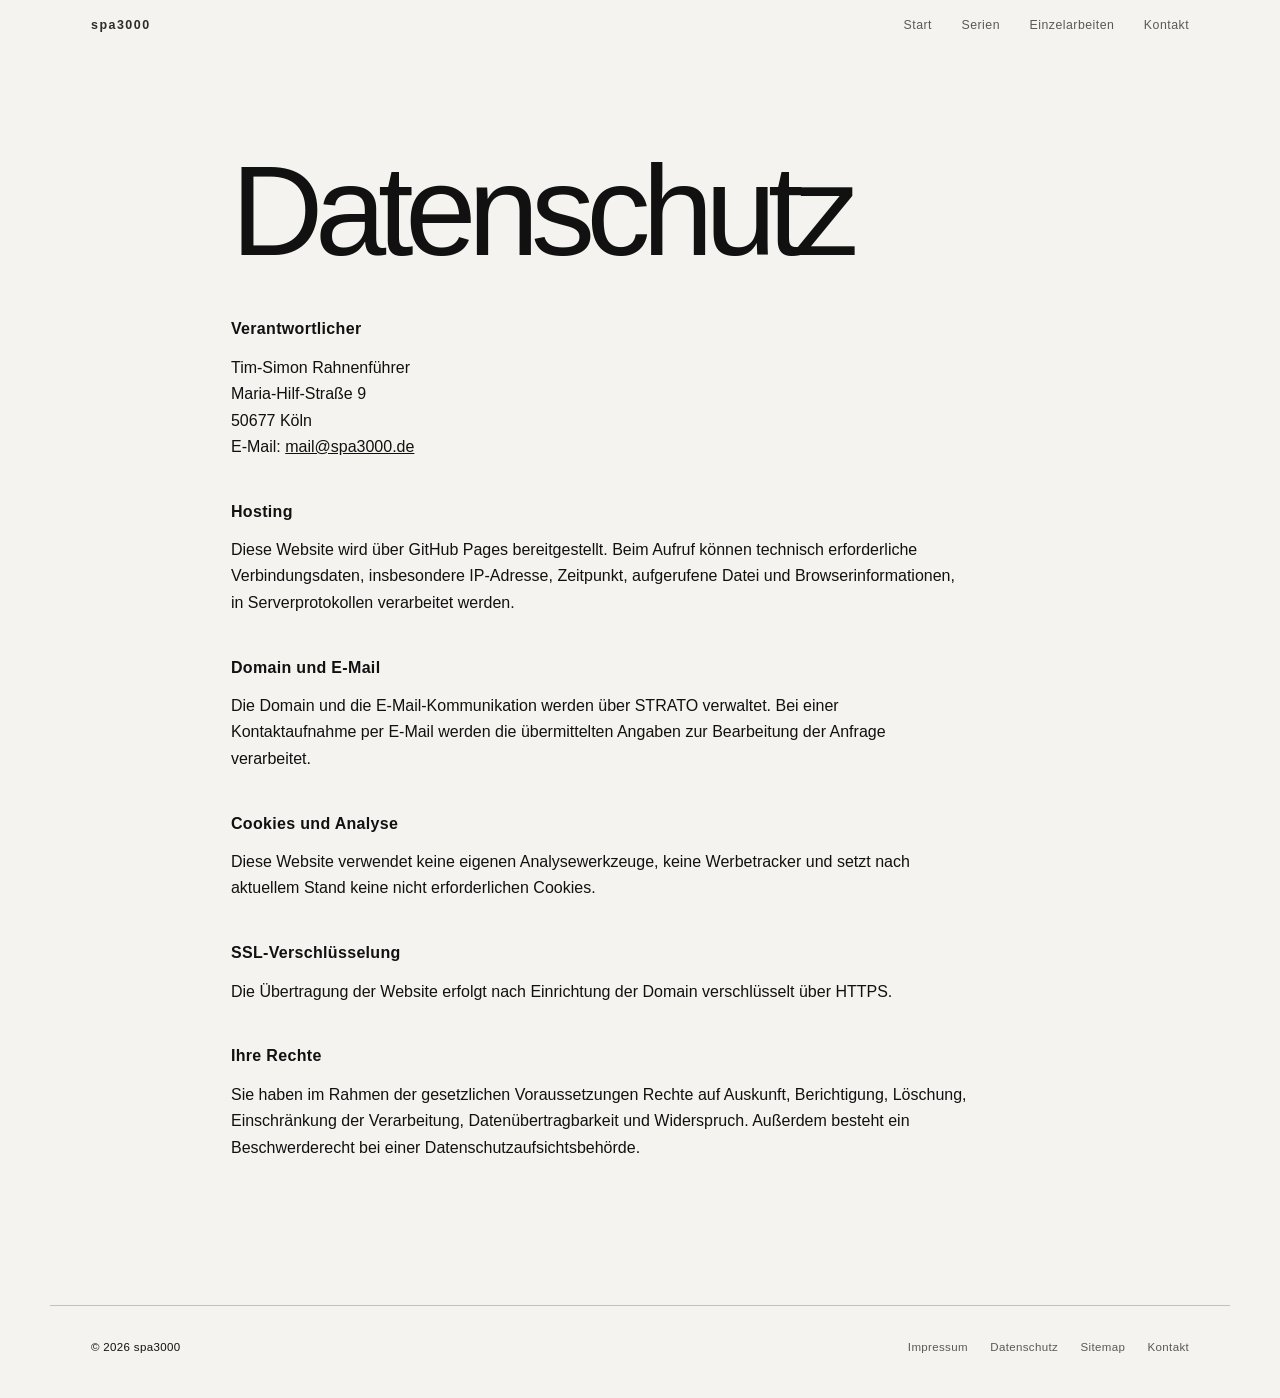
==== datenschutz.html @ b116979a "Add files via upload" ====
<!doctype html>
<html lang="de">
<head>
  <meta charset="utf-8">
  <meta name="viewport" content="width=device-width, initial-scale=1">
  <title>Datenschutz – spa3000</title>
  <link rel="stylesheet" href="style.css?v=50">
</head>
<body>
  <header class="site-header" aria-label="Navigation">
    <a class="site-name wordmark" href="index.html" aria-label="Startseite">spa3000</a>
    <nav class="site-nav" aria-label="Hauptnavigation">
      <a href="index.html">Start</a>
      <a href="serien.html">Serien</a>
      <a href="einzelarbeiten.html">Einzelarbeiten</a>
      <a href="kontakt.html">Kontakt</a>
    </nav>
  </header>
  <main class="page legal-page">
    <h1 class="page-title">Datenschutz</h1>
    <div class="legal-copy">
      <h2>Verantwortlicher</h2>
      <p>Tim-Simon Rahnenführer<br>Maria-Hilf-Straße 9<br>50677 Köln<br>E-Mail: <a href="mailto:mail@spa3000.de">mail@spa3000.de</a></p>
      <h2>Hosting</h2>
      <p>Diese Website wird über GitHub Pages bereitgestellt. Beim Aufruf können technisch erforderliche Verbindungsdaten, insbesondere IP-Adresse, Zeitpunkt, aufgerufene Datei und Browserinformationen, in Serverprotokollen verarbeitet werden.</p>
      <h2>Domain und E-Mail</h2>
      <p>Die Domain und die E-Mail-Kommunikation werden über STRATO verwaltet. Bei einer Kontaktaufnahme per E-Mail werden die übermittelten Angaben zur Bearbeitung der Anfrage verarbeitet.</p>
      <h2>Cookies und Analyse</h2>
      <p>Diese Website verwendet keine eigenen Analysewerkzeuge, keine Werbetracker und setzt nach aktuellem Stand keine nicht erforderlichen Cookies.</p>
      <h2>SSL-Verschlüsselung</h2>
      <p>Die Übertragung der Website erfolgt nach Einrichtung der Domain verschlüsselt über HTTPS.</p>
      <h2>Ihre Rechte</h2>
      <p>Sie haben im Rahmen der gesetzlichen Voraussetzungen Rechte auf Auskunft, Berichtigung, Löschung, Einschränkung der Verarbeitung, Datenübertragbarkeit und Widerspruch. Außerdem besteht ein Beschwerderecht bei einer Datenschutzaufsichtsbehörde.</p>
    </div>
  </main>
  <footer class="site-footer">
    <div class="site-footer-inner">
      <span>© 2026 spa3000</span>
      <nav aria-label="Fußnavigation">
        <a href="impressum.html">Impressum</a>
        <a href="datenschutz.html">Datenschutz</a>
        <a href="sitemap.html">Sitemap</a>
        <a href="kontakt.html">Kontakt</a>
      </nav>
    </div>
  </footer>
</body>
</html>
---- style.css ----
:root{
  --bg:#f4f3ef;
  --text:#111;
  --muted:#595959;
  --line:rgba(17,17,17,.22);
  --page:1180px;
  --pad:clamp(1.15rem,3.2vw,3rem);
}
*{box-sizing:border-box}
html{scroll-behavior:smooth}
body{
  margin:0;
  background:var(--bg);
  color:var(--text);
  font-family:Arial,Helvetica,sans-serif;
  font-weight:400;
  overflow-x:hidden;
}
img{max-width:100%;display:block}
a{color:inherit}
button{font:inherit}
.site-header{
  width:min(var(--page),100%);
  margin:0 auto;
  padding:1.15rem var(--pad);
  display:flex;
  align-items:center;
  justify-content:space-between;
  gap:2rem;
}
.site-name{display:block;min-width:1px;min-height:1px;text-decoration:none}
.site-nav{
  margin-left:auto;
  display:flex;
  align-items:center;
  justify-content:flex-end;
  flex-wrap:wrap;
  gap:clamp(.95rem,2.3vw,2rem);
}
.site-nav a{
  text-decoration:none;
  font-size:.77rem;
  line-height:1;
  letter-spacing:.04em;
  opacity:.68;
}
.site-nav a:hover,.site-nav a[aria-current="page"]{opacity:1}

main{width:100%}
.hero{
  width:min(var(--page),100%);
  margin:0 auto;
  padding:0 var(--pad);
}
.hero-trigger,.work{
  border:0;
  padding:0;
  margin:0;
  background:transparent;
  cursor:zoom-in;
}
.hero-trigger{display:block;width:100%}
.hero-trigger img{
  width:100%;
  height:min(72vh,840px);
  object-fit:cover;
  object-position:center;
}
.intro{
  width:min(var(--page),100%);
  margin:0 auto;
  padding:clamp(6rem,15vw,13rem) var(--pad) clamp(7rem,15vw,13rem);
}
.claim{
  margin:0;
  max-width:100%;
  font-size:clamp(3.2rem,8.2vw,8.4rem);
  line-height:.94;
  letter-spacing:-.065em;
  font-weight:700;
}
.claim span{display:block;margin:.09em 0}

.works{
  width:min(var(--page),100%);
  margin:0 auto;
  padding:0 var(--pad) clamp(8rem,14vw,13rem);
}
.works>h1{
  margin:0 0 clamp(2rem,5vw,4rem);
  font-size:.77rem;
  text-transform:uppercase;
  letter-spacing:.11em;
  font-weight:700;
}
.work-grid{
  display:grid;
  grid-template-columns:repeat(12,minmax(0,1fr));
  gap:clamp(1.4rem,3.5vw,4.2rem) clamp(1rem,2.8vw,3rem);
  align-items:start;
}
.work{grid-column:span 5}
.work.large{grid-column:span 7}
.work.wide{grid-column:span 8}
.work.tall{grid-column:span 4}
.work img{
  width:100%;
  height:auto;
  object-fit:contain;
  transition:opacity .2s ease;
}
.work:hover img{opacity:.88}

.home-links,.contact{
  width:min(var(--page),100%);
  margin:0 auto;
  padding-left:var(--pad);
  padding-right:var(--pad);
}
.home-links{padding-bottom:clamp(4rem,8vw,7rem)}
.home-links h2{
  margin:0 0 2rem;
  font-size:.78rem;
  text-transform:uppercase;
  letter-spacing:.11em;
}
.section-heading-link{text-decoration:none}
.compact-link-list{
  display:flex;
  flex-direction:column;
  align-items:flex-start;
  gap:.38rem;
}
.compact-link-list a{
  text-decoration:none;
  font-size:clamp(2rem,5vw,4.7rem);
  line-height:1.04;
  letter-spacing:-.045em;
  font-weight:700;
}
.compact-link-list a:hover{opacity:.58}
.standalone-link{
  border-top:1px solid var(--line);
  padding-top:clamp(3rem,6vw,5rem);
}
.contact{
  padding-top:clamp(2rem,5vw,4rem);
  padding-bottom:5rem;
}
.contact h2{
  margin:0 0 1rem;
  font-size:.78rem;
  text-transform:uppercase;
  letter-spacing:.11em;
}
.contact p{margin:0}
.contact a{text-decoration:none}

.page{
  width:min(var(--page),100%);
  margin:0 auto;
  padding:clamp(4rem,8vw,7rem) var(--pad) 8rem;
}
.page-title{
  margin:0;
  font-size:clamp(4rem,10vw,9rem);
  line-height:.9;
  letter-spacing:-.065em;
  font-weight:500;
}
.page-intro{
  max-width:44rem;
  margin:2.1rem 0 clamp(6rem,11vw,10rem);
  font-size:clamp(1rem,1.6vw,1.25rem);
  line-height:1.55;
  color:var(--muted);
}
.series-overview{display:flex;flex-direction:column}
.series-card{
  display:grid;
  grid-template-columns:minmax(0,1.25fr) minmax(16rem,.75fr);
  gap:clamp(2rem,6vw,7rem);
  align-items:center;
  padding:clamp(3.5rem,8vw,8rem) 0;
  border-top:1px solid var(--line);
  text-decoration:none;
}
.series-card:nth-child(even){
  grid-template-columns:minmax(16rem,.75fr) minmax(0,1.25fr);
}
.series-card:nth-child(even) .series-card-image{order:2}
.series-card-image img{width:100%;height:auto}
.series-card h2{
  margin:0 0 1.2rem;
  font-size:clamp(2.5rem,5.5vw,5.3rem);
  line-height:.94;
  letter-spacing:-.055em;
  font-weight:700;
}
.series-card p{
  margin:0 0 1.6rem;
  max-width:32rem;
  line-height:1.55;
  color:var(--muted);
}
.open-link{
  font-size:.78rem;
  text-transform:uppercase;
  letter-spacing:.1em;
}
.series-card-separated{margin-top:clamp(2rem,5vw,5rem)}

.series-hero{
  width:min(var(--page),100%);
  margin:0 auto;
  padding:clamp(3rem,7vw,6rem) var(--pad) clamp(5rem,10vw,9rem);
}
.back-link{
  display:inline-block;
  margin-bottom:clamp(3rem,7vw,6rem);
  text-decoration:none;
  font-size:.78rem;
  letter-spacing:.05em;
}
.series-title{
  margin:0;
  font-size:clamp(3.8rem,9vw,8rem);
  line-height:.92;
  letter-spacing:-.06em;
}
.series-text{
  max-width:42rem;
  margin:2rem 0 clamp(3rem,6vw,5rem);
  color:var(--muted);
  line-height:1.55;
}
.series-hero-img{width:100%;height:auto}

.lightbox{
  position:fixed;
  inset:0;
  z-index:1000;
  display:none;
  align-items:center;
  justify-content:center;
  padding:clamp(1rem,3vw,2.5rem);
  background:rgba(0,0,0,.94);
}
.lightbox.open{display:flex}
.lightbox img{
  max-width:94vw;
  max-height:92vh;
  width:auto;
  height:auto;
  object-fit:contain;
}
.close{
  position:absolute;
  top:1rem;
  right:1rem;
  width:3rem;
  height:3rem;
  border:0;
  background:transparent;
  color:#fff;
  font-size:2rem;
  cursor:pointer;
  opacity:0;
  transition:opacity .2s ease;
}
.lightbox-nav{
  position:absolute;
  top:50%;
  transform:translateY(-50%);
  border:0;
  background:rgba(0,0,0,.28);
  color:#fff;
  width:3.4rem;
  height:4.8rem;
  font-size:3rem;
  cursor:pointer;
  opacity:0;
  transition:opacity .2s ease;
}
.lightbox-prev{left:1.2rem}
.lightbox-next{right:1.2rem}
.lightbox.controls-visible .close,
.lightbox.controls-visible .lightbox-nav{opacity:1}
.caption{display:none}

@media (hover:hover) and (pointer:fine){
  .lightbox:hover .close,
  .lightbox:hover .lightbox-nav{opacity:1}
}
@media (hover:none),(pointer:coarse){
  .lightbox-nav{display:none!important}
  .close{opacity:1}
}

@media (max-width:760px){
  .site-header{
    align-items:flex-start;
    padding-top:1rem;
    padding-bottom:1rem;
  }
  .site-nav{
    justify-content:flex-start;
    gap:.75rem 1rem;
  }
  .site-nav a{font-size:.7rem}
  .hero-trigger img{
    height:calc(100svh - 4.4rem);
    min-height:36rem;
    object-position:center;
  }
  .intro{
    padding-top:8rem;
    padding-bottom:9rem;
  }
  .claim{
    font-size:clamp(3.2rem,13.2vw,5.5rem);
    line-height:.98;
    letter-spacing:-.06em;
  }
  .work-grid{display:block}
  .work{display:block;width:100%;margin:0 0 4.5rem}
  .works{padding-bottom:6rem}
  .compact-link-list a{font-size:clamp(2.2rem,10vw,3.5rem)}
  .page{padding-top:4rem}
  .page-title{font-size:clamp(4rem,17vw,6.8rem)}
  .series-card,.series-card:nth-child(even){
    display:block;
    padding:4rem 0;
  }
  .series-card:nth-child(even) .series-card-image{order:initial}
  .series-card-image{margin-bottom:2rem}
  .series-card h2{font-size:clamp(2.5rem,12vw,4rem)}
  .series-hero{padding-top:3rem}
}


.wordmark{
  min-width:auto;
  min-height:auto;
  font-size:.78rem;
  font-weight:600;
  letter-spacing:.12em;
  text-transform:lowercase;
  opacity:.88;
}
.site-footer{
  width:min(var(--page),100%);
  margin:0 auto;
  padding:2.2rem var(--pad) 2.8rem;
  border-top:1px solid var(--line);
  font-size:.72rem;
  letter-spacing:.03em;
}
.site-footer-inner{
  display:flex;
  align-items:center;
  justify-content:space-between;
  gap:1.5rem;
  flex-wrap:wrap;
}
.site-footer nav{
  display:flex;
  gap:1rem 1.4rem;
  flex-wrap:wrap;
}
.site-footer a{
  text-decoration:none;
  opacity:.68;
}
.site-footer a:hover{opacity:1}
.legal-page{max-width:900px}
.legal-copy{
  max-width:46rem;
  margin-top:3rem;
  line-height:1.65;
}
.legal-copy h2{
  margin:2.4rem 0 .75rem;
  font-size:1rem;
  letter-spacing:.02em;
}
.legal-copy p{margin:0 0 1rem}
@media(max-width:760px){
  .wordmark{font-size:.72rem}
  .site-footer-inner{align-items:flex-start;flex-direction:column}
}
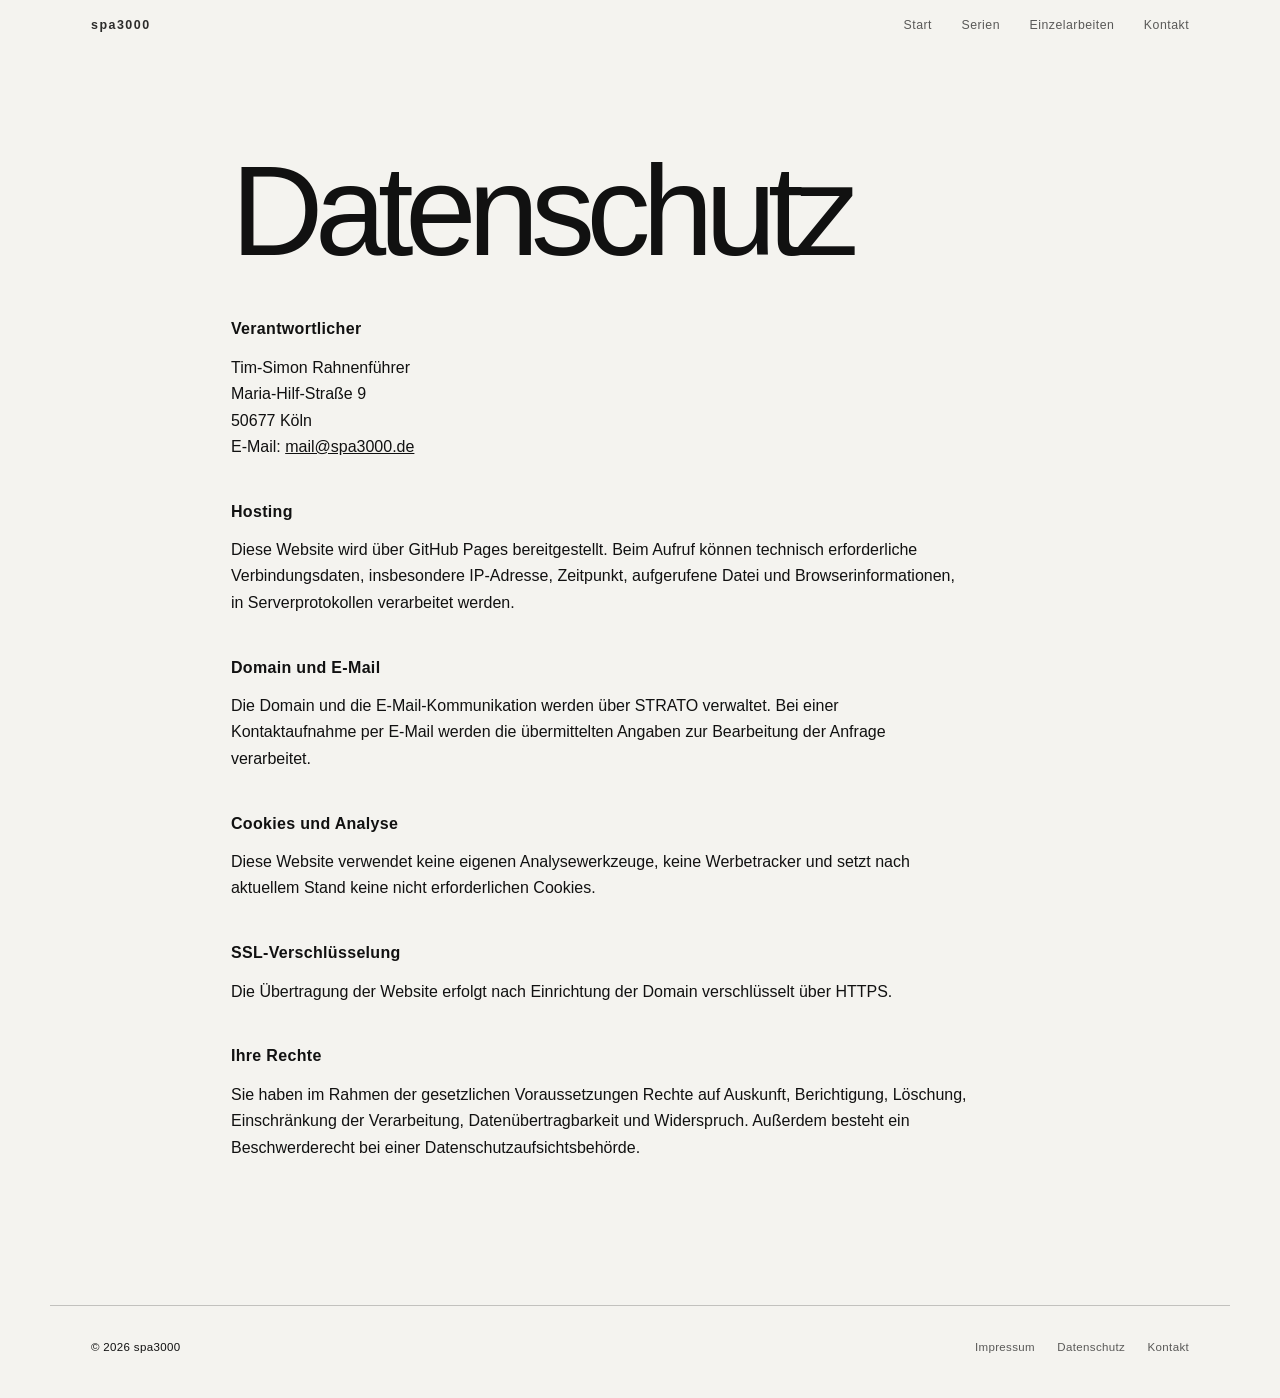
==== commit d754a739: "Add files via upload" ====
--- a/datenschutz.html
+++ b/datenschutz.html
@@ -39,7 +39,7 @@
       <nav aria-label="Fußnavigation">
         <a href="impressum.html">Impressum</a>
         <a href="datenschutz.html">Datenschutz</a>
-        <a href="sitemap.html">Sitemap</a>
+        <a href="sitemap.html" style="display:none">Sitemap</a>
         <a href="kontakt.html">Kontakt</a>
       </nav>
     </div>
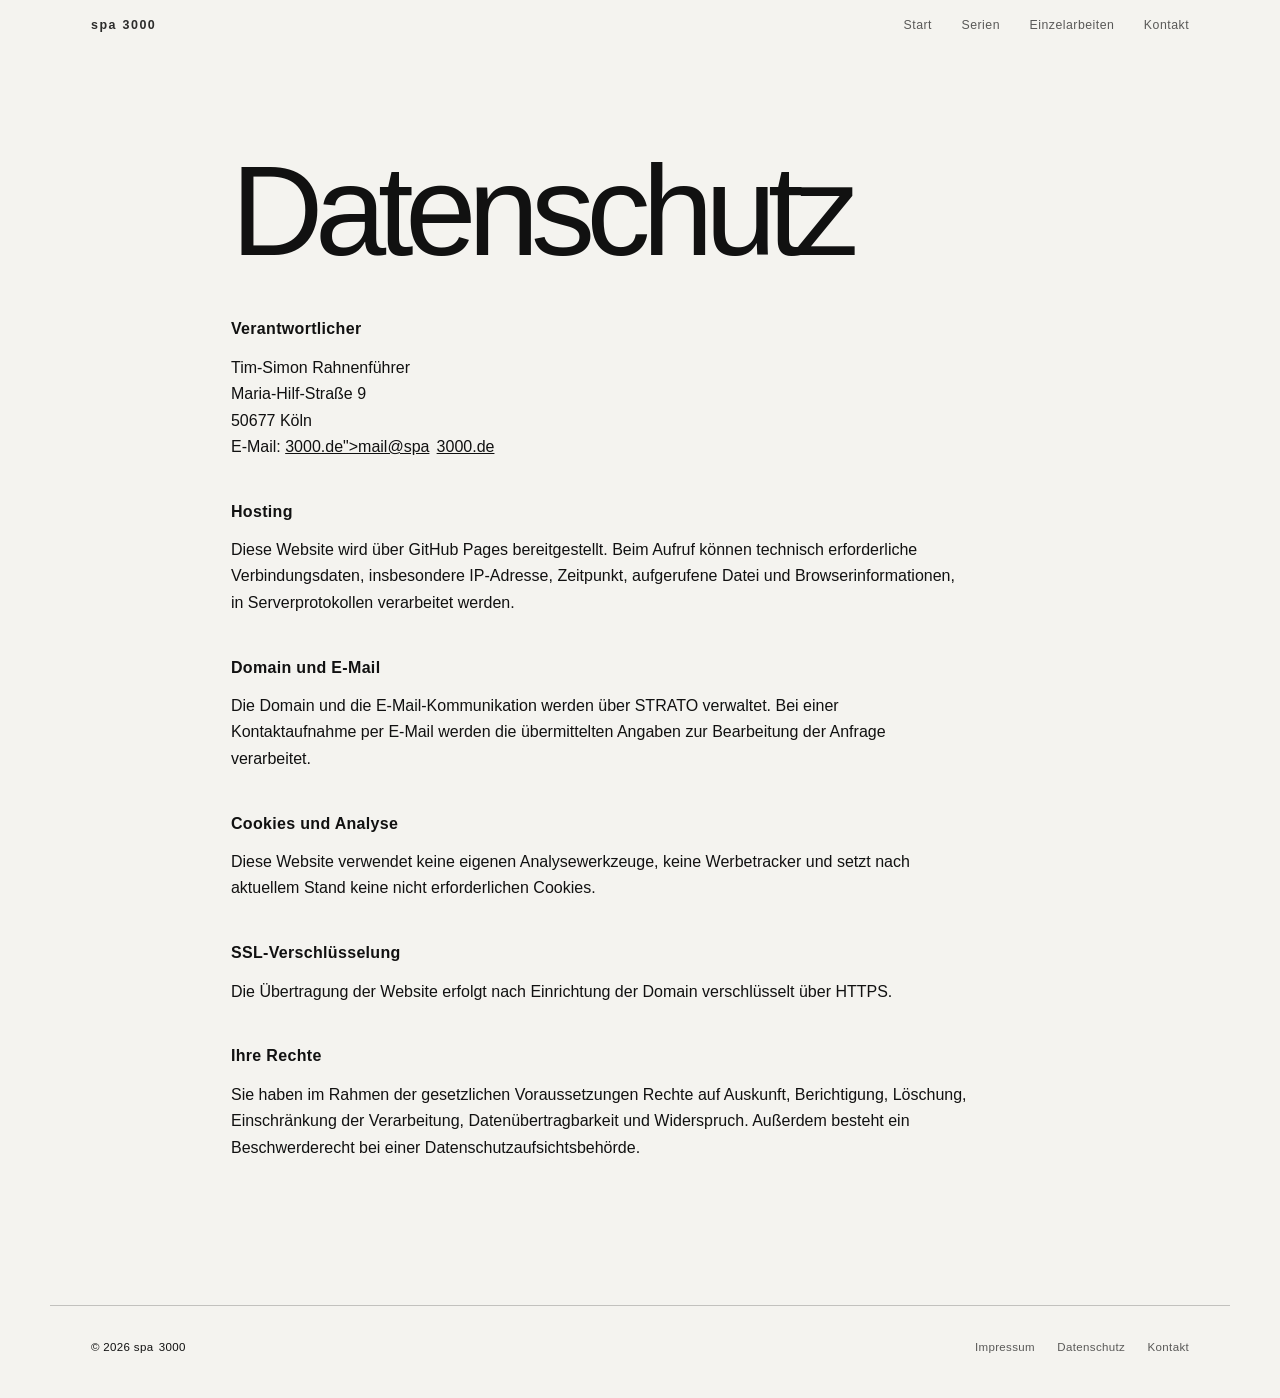
==== commit 28b1ba6e: "Add files via upload" ====
--- a/datenschutz.html
+++ b/datenschutz.html
@@ -3,12 +3,12 @@
 <head>
   <meta charset="utf-8">
   <meta name="viewport" content="width=device-width, initial-scale=1">
-  <title>Datenschutz – spa3000</title>
+  <title>Datenschutz – spa<span style="display:inline-block;width:.45em"></span>3000</title>
   <link rel="stylesheet" href="style.css?v=50">
 </head>
 <body>
   <header class="site-header" aria-label="Navigation">
-    <a class="site-name wordmark" href="index.html" aria-label="Startseite">spa3000</a>
+    <a class="site-name wordmark" href="index.html" aria-label="Startseite">spa<span style="display:inline-block;width:.45em"></span>3000</a>
     <nav class="site-nav" aria-label="Hauptnavigation">
       <a href="index.html">Start</a>
       <a href="serien.html">Serien</a>
@@ -20,7 +20,7 @@
     <h1 class="page-title">Datenschutz</h1>
     <div class="legal-copy">
       <h2>Verantwortlicher</h2>
-      <p>Tim-Simon Rahnenführer<br>Maria-Hilf-Straße 9<br>50677 Köln<br>E-Mail: <a href="mailto:mail@spa3000.de">mail@spa3000.de</a></p>
+      <p>Tim-Simon Rahnenführer<br>Maria-Hilf-Straße 9<br>50677 Köln<br>E-Mail: <a href="mailto:mail@spa<span style="display:inline-block;width:.45em"></span>3000.de">mail@spa<span style="display:inline-block;width:.45em"></span>3000.de</a></p>
       <h2>Hosting</h2>
       <p>Diese Website wird über GitHub Pages bereitgestellt. Beim Aufruf können technisch erforderliche Verbindungsdaten, insbesondere IP-Adresse, Zeitpunkt, aufgerufene Datei und Browserinformationen, in Serverprotokollen verarbeitet werden.</p>
       <h2>Domain und E-Mail</h2>
@@ -35,7 +35,7 @@
   </main>
   <footer class="site-footer">
     <div class="site-footer-inner">
-      <span>© 2026 spa3000</span>
+      <span>© 2026 spa<span style="display:inline-block;width:.45em"></span>3000</span>
       <nav aria-label="Fußnavigation">
         <a href="impressum.html">Impressum</a>
         <a href="datenschutz.html">Datenschutz</a>
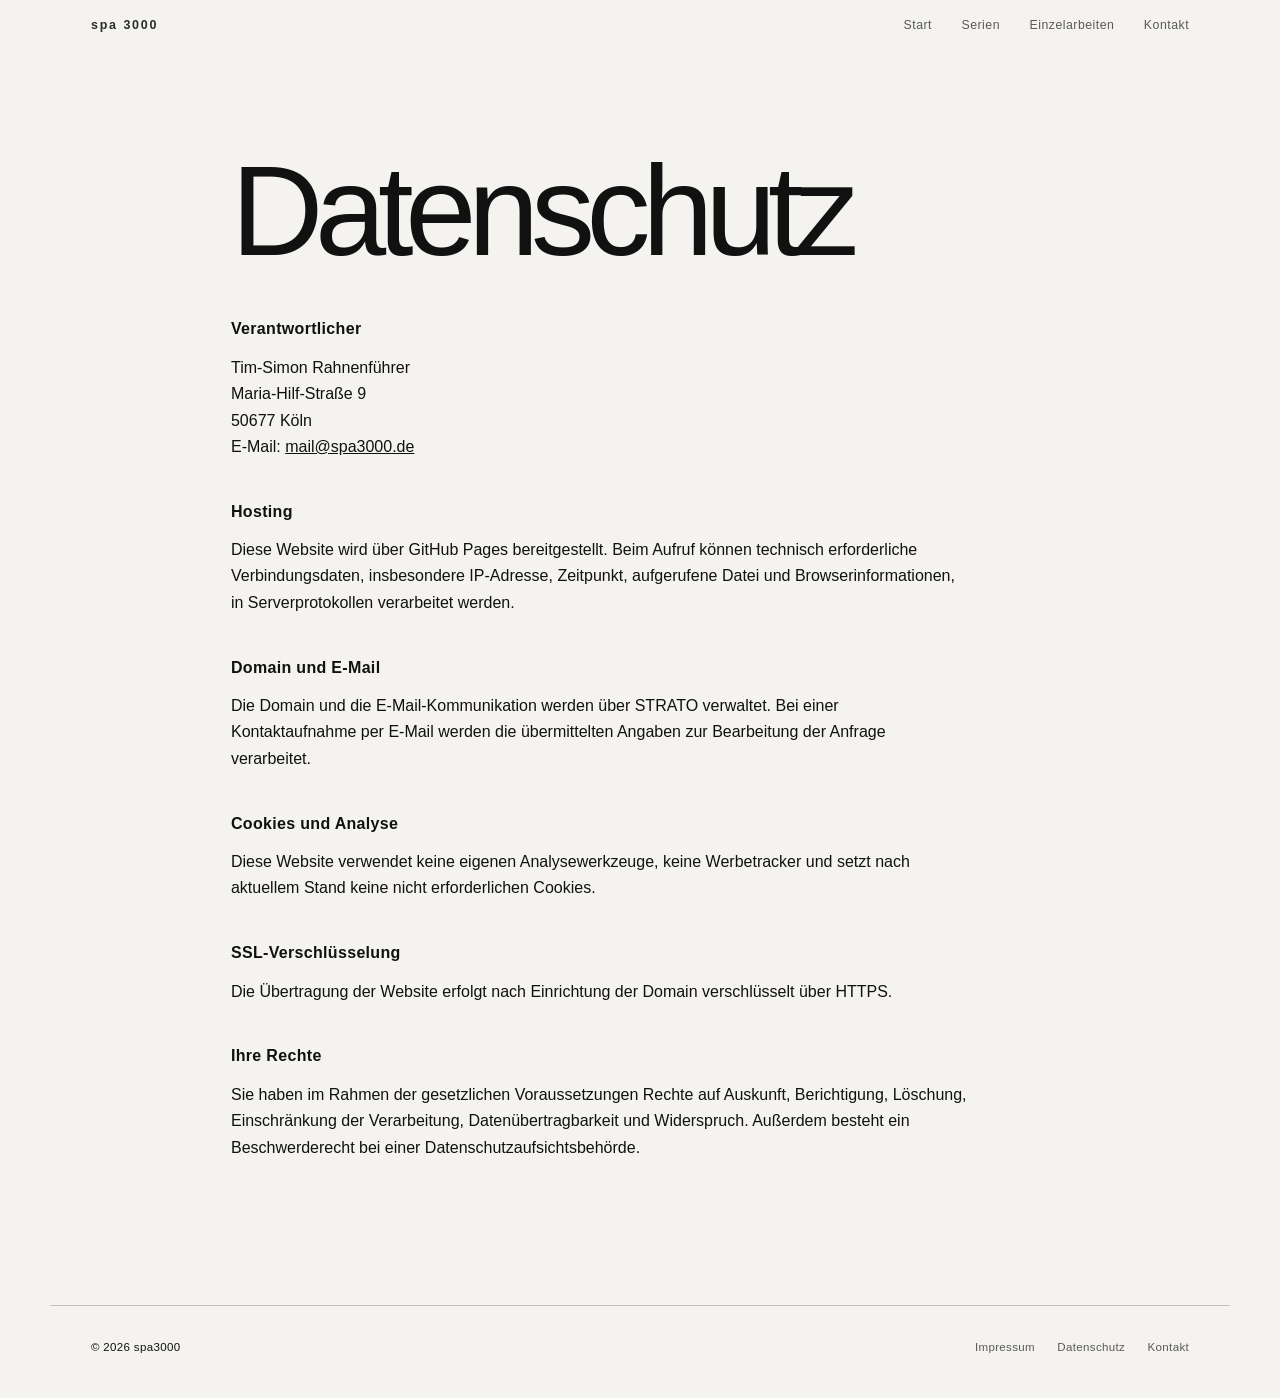
==== commit 0a6eb6d0: "Add files via upload" ====
--- a/datenschutz.html
+++ b/datenschutz.html
@@ -3,12 +3,12 @@
 <head>
   <meta charset="utf-8">
   <meta name="viewport" content="width=device-width, initial-scale=1">
-  <title>Datenschutz – spa<span style="display:inline-block;width:.45em"></span>3000</title>
+  <title>Datenschutz – spa3000</title>
   <link rel="stylesheet" href="style.css?v=50">
 </head>
 <body>
   <header class="site-header" aria-label="Navigation">
-    <a class="site-name wordmark" href="index.html" aria-label="Startseite">spa<span style="display:inline-block;width:.45em"></span>3000</a>
+    <a class="site-name wordmark" href="index.html" aria-label="Startseite"><span class="wordmark-part">spa</span><span class="wordmark-gap" aria-hidden="true"></span><span class="wordmark-part">3000</span></a>
     <nav class="site-nav" aria-label="Hauptnavigation">
       <a href="index.html">Start</a>
       <a href="serien.html">Serien</a>
@@ -20,7 +20,7 @@
     <h1 class="page-title">Datenschutz</h1>
     <div class="legal-copy">
       <h2>Verantwortlicher</h2>
-      <p>Tim-Simon Rahnenführer<br>Maria-Hilf-Straße 9<br>50677 Köln<br>E-Mail: <a href="mailto:mail@spa<span style="display:inline-block;width:.45em"></span>3000.de">mail@spa<span style="display:inline-block;width:.45em"></span>3000.de</a></p>
+      <p>Tim-Simon Rahnenführer<br>Maria-Hilf-Straße 9<br>50677 Köln<br>E-Mail: <a href="mailto:mail@spa3000.de">mail@spa3000.de</a></p>
       <h2>Hosting</h2>
       <p>Diese Website wird über GitHub Pages bereitgestellt. Beim Aufruf können technisch erforderliche Verbindungsdaten, insbesondere IP-Adresse, Zeitpunkt, aufgerufene Datei und Browserinformationen, in Serverprotokollen verarbeitet werden.</p>
       <h2>Domain und E-Mail</h2>
@@ -35,11 +35,10 @@
   </main>
   <footer class="site-footer">
     <div class="site-footer-inner">
-      <span>© 2026 spa<span style="display:inline-block;width:.45em"></span>3000</span>
+      <span>© 2026 spa3000</span>
       <nav aria-label="Fußnavigation">
         <a href="impressum.html">Impressum</a>
         <a href="datenschutz.html">Datenschutz</a>
-        <a href="sitemap.html" style="display:none">Sitemap</a>
         <a href="kontakt.html">Kontakt</a>
       </nav>
     </div>
--- a/style.css
+++ b/style.css
@@ -389,3 +389,15 @@
   .wordmark{font-size:.72rem}
   .site-footer-inner{align-items:flex-start;flex-direction:column}
 }
+
+
+.wordmark{
+  display:inline-flex;
+  align-items:baseline;
+  letter-spacing:.14em;
+}
+.wordmark-gap{
+  display:inline-block;
+  width:.46em;
+  flex:0 0 .46em;
+}
